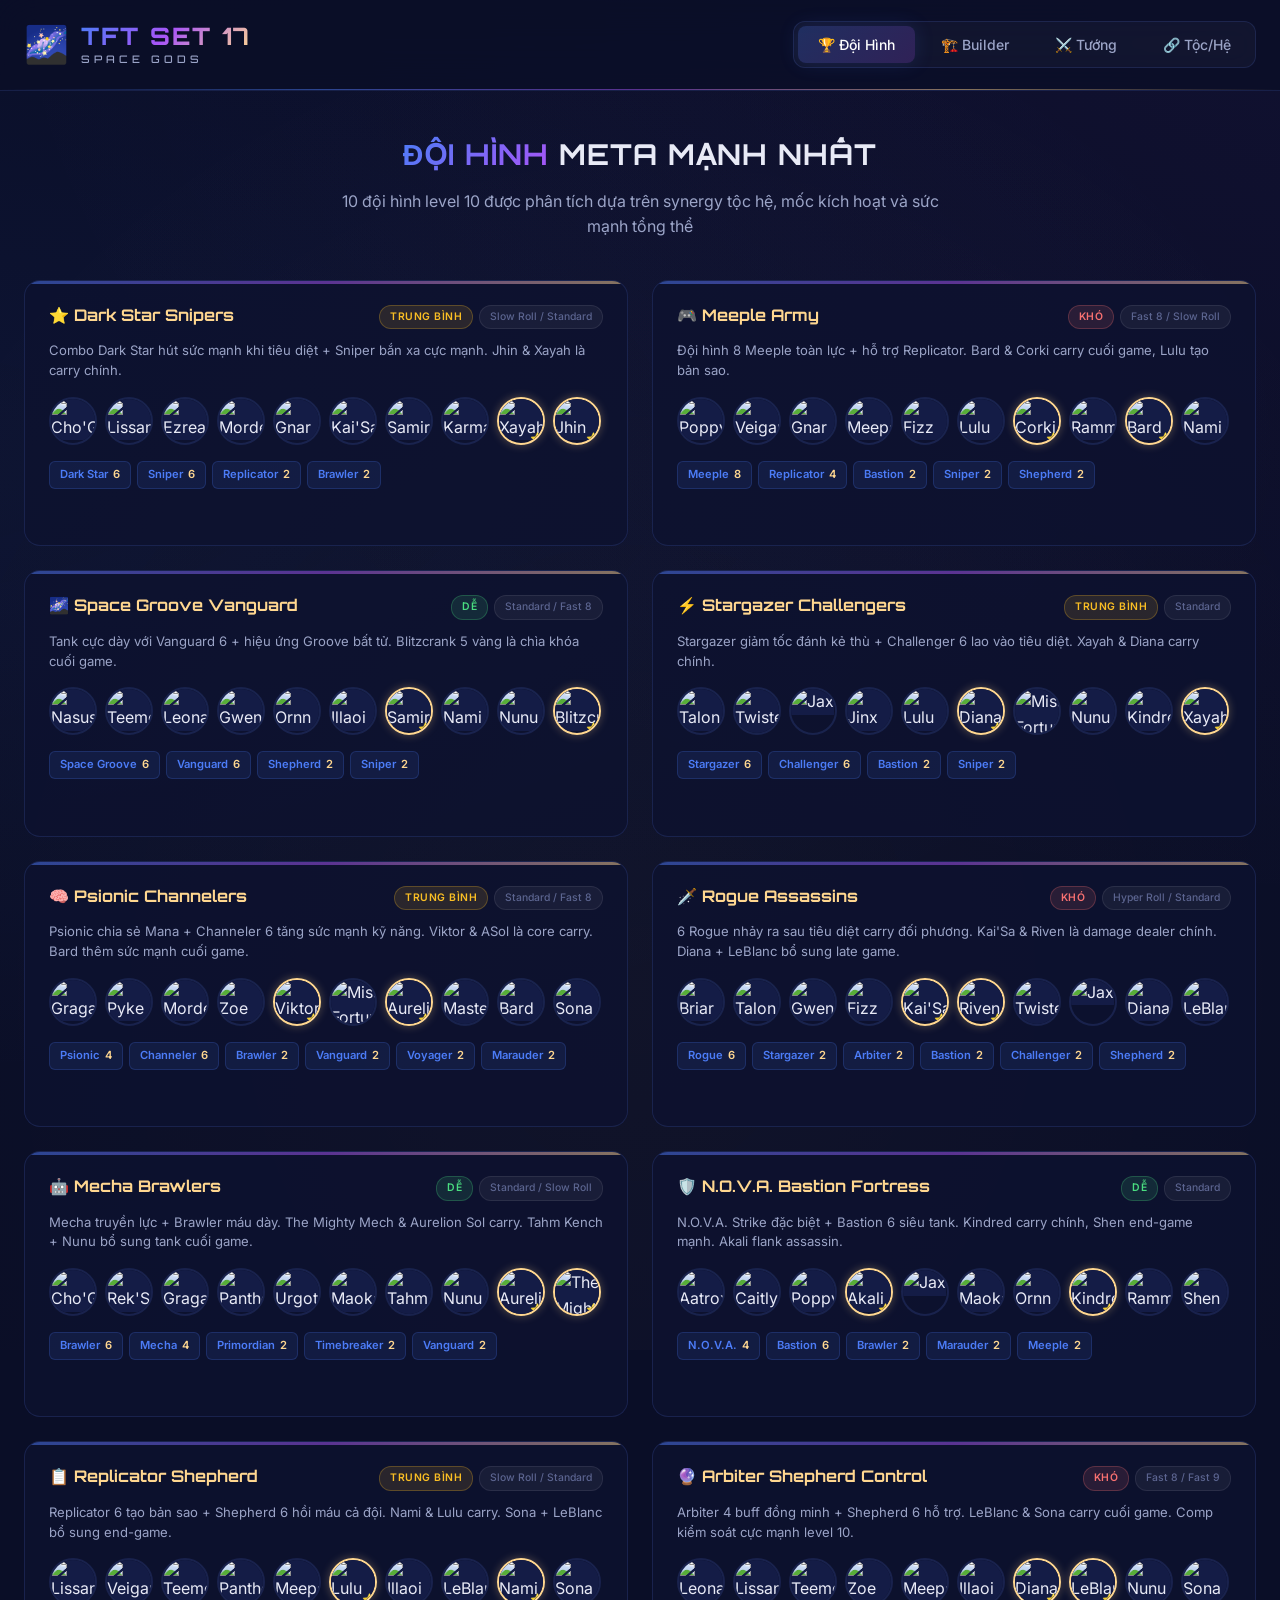
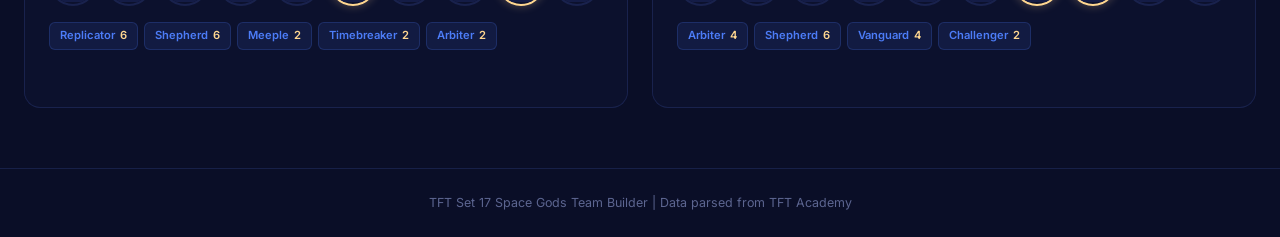
==== app/index.html @ 406e9244 "🌌 Initial commit - TFT Set 17 Space Gods Team Builder" ====
<!DOCTYPE html>
<html lang="vi">
<head>
  <meta charset="UTF-8">
  <meta name="viewport" content="width=device-width, initial-scale=1.0">
  <title>TFT Set 17 - Space Gods | Team Builder</title>
  <meta name="description" content="Công cụ xây dựng đội hình TFT Set 17 Space Gods - Phân tích tướng, tộc hệ và đội hình mạnh nhất">
  <link rel="preconnect" href="https://fonts.googleapis.com">
  <link href="https://fonts.googleapis.com/css2?family=Inter:wght@300;400;500;600;700;800;900&family=Orbitron:wght@400;500;600;700;800;900&display=swap" rel="stylesheet">
  <link rel="stylesheet" href="style.css">
</head>
<body>
  <!-- Stars background -->
  <div class="stars-bg" id="starsBg"></div>
  
  <!-- Header -->
  <header class="header">
    <div class="header-glow"></div>
    <div class="container">
      <div class="header-content">
        <div class="logo">
          <span class="logo-icon">🌌</span>
          <div>
            <h1 class="logo-text">TFT SET 17</h1>
            <p class="logo-sub">SPACE GODS</p>
          </div>
        </div>
        <nav class="nav">
          <button class="nav-btn active" data-tab="comps" id="navComps">🏆 Đội Hình</button>
          <button class="nav-btn" data-tab="builder" id="navBuilder">🏗️ Builder</button>
          <button class="nav-btn" data-tab="champions" id="navChampions">⚔️ Tướng</button>
          <button class="nav-btn" data-tab="traits" id="navTraits">🔗 Tộc/Hệ</button>
        </nav>
      </div>
    </div>
  </header>

  <!-- Main Content -->
  <main class="main">
    <div class="container">
      
      <!-- Tab: Team Compositions -->
      <section class="tab-content active" id="tabComps">
        <div class="section-header">
          <h2 class="section-title">
            <span class="title-accent">ĐỘI HÌNH</span> META MẠNH NHẤT
          </h2>
          <p class="section-desc">10 đội hình level 10 được phân tích dựa trên synergy tộc hệ, mốc kích hoạt và sức mạnh tổng thể</p>
        </div>
        <div class="comps-grid" id="compsGrid"></div>
      </section>

      <!-- Tab: Builder -->
      <section class="tab-content" id="tabBuilder">
        <div class="section-header">
          <h2 class="section-title">
            <span class="title-accent">XÂY DỰNG</span> ĐỘI HÌNH
          </h2>
          <p class="section-desc">Kéo thả tướng vào sân đấu hex để xây dựng đội hình của bạn (tối đa 10 tướng)</p>
        </div>
        
        <div class="builder-layout">
          <!-- Left: Trait Tracker -->
          <div class="builder-sidebar">
            <div class="trait-tracker">
              <h3 class="tracker-title">🔗 Tộc Hệ Kích Hoạt</h3>
              <div class="tracker-list" id="traitTracker">
                <div class="tracker-empty">Đặt tướng lên sân để xem tộc hệ</div>
              </div>
            </div>
            <div class="builder-info">
              <div class="builder-count">
                <span class="count-label">Tướng trên sân</span>
                <span class="count-value" id="boardCount">0 / 10</span>
              </div>
              <button class="builder-clear-btn" id="clearBoard">🗑️ Xóa tất cả</button>
              <div class="builder-templates">
                <h4 class="templates-title">📋 Đội hình mẫu</h4>
                <select class="template-select" id="templateSelect">
                  <option value="">-- Chọn đội hình --</option>
                </select>
                <button class="template-load-btn" id="loadTemplate">📥 Áp dụng</button>
              </div>
            </div>
          </div>

          <!-- Center: Hex Board -->
          <div class="builder-board-area">
            <div class="hex-board" id="hexBoard">
              <!-- 4 rows x 7 cols hex grid generated by JS -->
            </div>
          </div>

          <!-- Bottom: Champion Pool -->
          <div class="builder-pool">
            <div class="pool-header">
              <h3 class="pool-title">⚔️ Danh Sách Tướng</h3>
              <div class="pool-filters" id="poolFilters">
                <button class="pool-filter-btn active" data-cost="all">Tất cả</button>
                <button class="pool-filter-btn cost-1" data-cost="1">💰 1</button>
                <button class="pool-filter-btn cost-2" data-cost="2">💰 2</button>
                <button class="pool-filter-btn cost-3" data-cost="3">💰 3</button>
                <button class="pool-filter-btn cost-4" data-cost="4">💰 4</button>
                <button class="pool-filter-btn cost-5" data-cost="5">💰 5</button>
              </div>
              <input type="text" class="pool-search" id="poolSearch" placeholder="🔍 Tìm tướng...">
            </div>
            <div class="pool-grid" id="poolGrid"></div>
          </div>
        </div>
      </section>

      <!-- Tab: Champions -->
      <section class="tab-content" id="tabChampions">
        <div class="section-header">
          <h2 class="section-title">
            <span class="title-accent">TƯỚNG</span> SET 17
          </h2>
          <p class="section-desc">Tổng cộng 63 tướng với đầy đủ thông tin chi phí và tộc hệ</p>
        </div>
        <div class="filter-bar" id="filterBar">
          <button class="filter-btn active" data-cost="all">Tất cả</button>
          <button class="filter-btn cost-1" data-cost="1">💰 1</button>
          <button class="filter-btn cost-2" data-cost="2">💰 2</button>
          <button class="filter-btn cost-3" data-cost="3">💰 3</button>
          <button class="filter-btn cost-4" data-cost="4">💰 4</button>
          <button class="filter-btn cost-5" data-cost="5">💰 5</button>
        </div>
        <div class="champs-grid" id="champsGrid"></div>
      </section>

      <!-- Tab: Traits -->
      <section class="tab-content" id="tabTraits">
        <div class="section-header">
          <h2 class="section-title">
            <span class="title-accent">TỘC HỆ</span> & MỐC KÍCH HOẠT
          </h2>
          <p class="section-desc">Tất cả tộc hệ với mốc breakpoint và danh sách tướng liên quan</p>
        </div>
        <div class="trait-filter-bar">
          <button class="trait-filter-btn active" data-type="all">Tất cả</button>
          <button class="trait-filter-btn" data-type="origin">🌀 Origin</button>
          <button class="trait-filter-btn" data-type="class">⚔️ Class</button>
          <button class="trait-filter-btn" data-type="unique">👑 Unique</button>
        </div>
        <div class="traits-grid" id="traitsGrid"></div>
      </section>

    </div>
  </main>

  <!-- Comp Detail Modal -->
  <div class="modal-overlay" id="modalOverlay">
    <div class="modal" id="compModal">
      <button class="modal-close" id="modalClose">✕</button>
      <div class="modal-content" id="modalContent"></div>
    </div>
  </div>

  <footer class="footer">
    <div class="container">
      <p>TFT Set 17 Space Gods Team Builder | Data parsed from TFT Academy</p>
    </div>
  </footer>

  <script src="app.js"></script>
</body>
</html>
---- app/style.css ----
/* ========================================
   TFT SET 17 - SPACE GODS | STYLE
   ======================================== */

/* === CSS Custom Properties === */
:root {
  /* Background & Surface */
  --bg-primary: #0a0e27;
  --bg-secondary: #0d1230;
  --bg-card: rgba(13, 18, 48, 0.85);
  --bg-card-hover: rgba(20, 28, 70, 0.95);
  --bg-glass: rgba(255, 255, 255, 0.03);
  --bg-modal: rgba(10, 14, 39, 0.97);

  /* Borders */
  --border-subtle: rgba(65, 90, 170, 0.25);
  --border-active: rgba(100, 140, 255, 0.5);
  --border-gold: rgba(255, 215, 144, 0.4);

  /* Text */
  --text-primary: #e8eaf6;
  --text-secondary: #9ba4c7;
  --text-muted: #5c6590;
  --text-gold: #FFD790;
  --text-white: #ffffff;

  /* Accent */
  --accent-blue: #4c7cf7;
  --accent-indigo: #6366f1;
  --accent-purple: #a855f7;
  --accent-gold: #FFD790;
  --accent-glow: rgba(76, 124, 247, 0.3);

  /* Cost Colors */
  --cost-1: #8b929e;
  --cost-2: #11B288;
  --cost-3: #207AC7;
  --cost-4: #C440DA;
  --cost-5: #FFB93B;

  --cost-1-bg: rgba(139, 146, 158, 0.15);
  --cost-2-bg: rgba(17, 178, 136, 0.15);
  --cost-3-bg: rgba(32, 122, 199, 0.15);
  --cost-4-bg: rgba(196, 64, 218, 0.15);
  --cost-5-bg: rgba(255, 185, 59, 0.15);

  --cost-1-glow: rgba(139, 146, 158, 0.3);
  --cost-2-glow: rgba(17, 178, 136, 0.3);
  --cost-3-glow: rgba(32, 122, 199, 0.3);
  --cost-4-glow: rgba(196, 64, 218, 0.3);
  --cost-5-glow: rgba(255, 185, 59, 0.3);

  /* Difficulty */
  --diff-easy: #4ade80;
  --diff-medium: #fbbf24;
  --diff-hard: #f87171;

  /* Spacing */
  --radius-sm: 8px;
  --radius-md: 12px;
  --radius-lg: 16px;
  --radius-xl: 20px;

  /* Transitions */
  --transition-fast: 0.2s ease;
  --transition-normal: 0.3s ease;
  --transition-slow: 0.5s ease;
}

/* === Reset & Base === */
*, *::before, *::after {
  margin: 0;
  padding: 0;
  box-sizing: border-box;
}

html {
  scroll-behavior: smooth;
}

body {
  font-family: 'Inter', -apple-system, BlinkMacSystemFont, sans-serif;
  background: var(--bg-primary);
  color: var(--text-primary);
  min-height: 100vh;
  overflow-x: hidden;
  line-height: 1.6;
}

/* === Stars Background === */
.stars-bg {
  position: fixed;
  top: 0;
  left: 0;
  width: 100%;
  height: 100%;
  z-index: 0;
  pointer-events: none;
  overflow: hidden;
}

.star {
  position: absolute;
  border-radius: 50%;
  background: white;
  animation: twinkle var(--duration) ease-in-out infinite;
  opacity: 0;
}

@keyframes twinkle {
  0%, 100% { opacity: 0; transform: scale(0.5); }
  50% { opacity: var(--max-opacity); transform: scale(1); }
}

.shooting-star {
  position: absolute;
  width: 2px;
  height: 2px;
  background: linear-gradient(90deg, rgba(255,255,255,0.8), transparent);
  border-radius: 50%;
  animation: shoot 3s linear infinite;
  opacity: 0;
}

.shooting-star::before {
  content: '';
  position: absolute;
  top: 0;
  left: 0;
  width: 80px;
  height: 1px;
  background: linear-gradient(90deg, rgba(255,255,255,0.6), transparent);
  transform: translateX(-100%);
}

@keyframes shoot {
  0% { transform: translate(0, 0) rotate(-45deg); opacity: 0; }
  5% { opacity: 1; }
  70% { opacity: 1; }
  100% { transform: translate(800px, 800px) rotate(-45deg); opacity: 0; }
}

/* === Nebula glow === */
body::before {
  content: '';
  position: fixed;
  top: -50%;
  left: -50%;
  width: 200%;
  height: 200%;
  background: 
    radial-gradient(ellipse at 20% 50%, rgba(76, 124, 247, 0.06) 0%, transparent 50%),
    radial-gradient(ellipse at 80% 20%, rgba(168, 85, 247, 0.05) 0%, transparent 50%),
    radial-gradient(ellipse at 50% 80%, rgba(255, 215, 144, 0.03) 0%, transparent 50%);
  z-index: 0;
  pointer-events: none;
  animation: nebulaDrift 30s ease-in-out infinite alternate;
}

@keyframes nebulaDrift {
  0% { transform: translate(0, 0) rotate(0deg); }
  100% { transform: translate(-3%, 2%) rotate(2deg); }
}

/* === Container === */
.container {
  max-width: 1400px;
  margin: 0 auto;
  padding: 0 24px;
  position: relative;
  z-index: 1;
}

/* === Header === */
.header {
  position: sticky;
  top: 0;
  z-index: 100;
  padding: 16px 0;
  background: rgba(10, 14, 39, 0.8);
  backdrop-filter: blur(20px);
  -webkit-backdrop-filter: blur(20px);
  border-bottom: 1px solid var(--border-subtle);
}

.header-glow {
  position: absolute;
  bottom: 0;
  left: 0;
  right: 0;
  height: 1px;
  background: linear-gradient(90deg, transparent, var(--accent-blue), var(--accent-purple), var(--accent-gold), transparent);
  opacity: 0.5;
}

.header-content {
  display: flex;
  align-items: center;
  justify-content: space-between;
  gap: 24px;
}

.logo {
  display: flex;
  align-items: center;
  gap: 12px;
  cursor: default;
}

.logo-icon {
  font-size: 36px;
  animation: float 3s ease-in-out infinite;
}

@keyframes float {
  0%, 100% { transform: translateY(0); }
  50% { transform: translateY(-6px); }
}

.logo-text {
  font-family: 'Orbitron', sans-serif;
  font-size: 1.5rem;
  font-weight: 800;
  background: linear-gradient(135deg, var(--accent-blue), var(--accent-purple), var(--accent-gold));
  -webkit-background-clip: text;
  background-clip: text;
  -webkit-text-fill-color: transparent;
  letter-spacing: 2px;
  line-height: 1.2;
}

.logo-sub {
  font-family: 'Orbitron', sans-serif;
  font-size: 0.65rem;
  color: var(--text-secondary);
  letter-spacing: 4px;
  font-weight: 500;
}

/* === Navigation === */
.nav {
  display: flex;
  gap: 6px;
  background: rgba(255, 255, 255, 0.03);
  border-radius: 12px;
  padding: 4px;
  border: 1px solid var(--border-subtle);
}

.nav-btn {
  font-family: 'Inter', sans-serif;
  font-size: 0.875rem;
  font-weight: 500;
  padding: 10px 20px;
  border: none;
  border-radius: 8px;
  background: transparent;
  color: var(--text-secondary);
  cursor: pointer;
  transition: all var(--transition-normal);
  white-space: nowrap;
}

.nav-btn:hover {
  color: var(--text-primary);
  background: rgba(255, 255, 255, 0.05);
}

.nav-btn.active {
  color: var(--text-white);
  background: linear-gradient(135deg, rgba(76, 124, 247, 0.25), rgba(168, 85, 247, 0.2));
  box-shadow: 0 0 20px rgba(76, 124, 247, 0.15);
}

/* === Main Content === */
.main {
  padding: 40px 0 60px;
  position: relative;
  z-index: 1;
}

/* === Section Header === */
.section-header {
  text-align: center;
  margin-bottom: 40px;
}

.section-title {
  font-family: 'Orbitron', sans-serif;
  font-size: 1.8rem;
  font-weight: 700;
  color: var(--text-primary);
  margin-bottom: 12px;
  letter-spacing: 1px;
}

.title-accent {
  background: linear-gradient(135deg, var(--accent-blue), var(--accent-purple));
  -webkit-background-clip: text;
  background-clip: text;
  -webkit-text-fill-color: transparent;
}

.section-desc {
  font-size: 1rem;
  color: var(--text-secondary);
  max-width: 600px;
  margin: 0 auto;
}

/* === Tab Content === */
.tab-content {
  display: none;
  animation: fadeSlideIn 0.4s ease;
}

.tab-content.active {
  display: block;
}

@keyframes fadeSlideIn {
  from { opacity: 0; transform: translateY(12px); }
  to { opacity: 1; transform: translateY(0); }
}

/* === Filter Bar === */
.filter-bar, .trait-filter-bar {
  display: flex;
  justify-content: center;
  gap: 8px;
  margin-bottom: 32px;
  flex-wrap: wrap;
}

.filter-btn, .trait-filter-btn {
  font-family: 'Inter', sans-serif;
  font-size: 0.8rem;
  font-weight: 500;
  padding: 8px 18px;
  border: 1px solid var(--border-subtle);
  border-radius: 20px;
  background: var(--bg-glass);
  color: var(--text-secondary);
  cursor: pointer;
  transition: all var(--transition-normal);
}

.filter-btn:hover, .trait-filter-btn:hover {
  border-color: var(--border-active);
  color: var(--text-primary);
  background: rgba(76, 124, 247, 0.1);
}

.filter-btn.active, .trait-filter-btn.active {
  border-color: var(--accent-blue);
  color: var(--text-white);
  background: linear-gradient(135deg, rgba(76, 124, 247, 0.2), rgba(168, 85, 247, 0.15));
  box-shadow: 0 0 12px rgba(76, 124, 247, 0.15);
}

/* Cost filter colors */
.filter-btn.cost-1.active { border-color: var(--cost-1); background: var(--cost-1-bg); box-shadow: 0 0 12px var(--cost-1-glow); }
.filter-btn.cost-2.active { border-color: var(--cost-2); background: var(--cost-2-bg); box-shadow: 0 0 12px var(--cost-2-glow); }
.filter-btn.cost-3.active { border-color: var(--cost-3); background: var(--cost-3-bg); box-shadow: 0 0 12px var(--cost-3-glow); }
.filter-btn.cost-4.active { border-color: var(--cost-4); background: var(--cost-4-bg); box-shadow: 0 0 12px var(--cost-4-glow); }
.filter-btn.cost-5.active { border-color: var(--cost-5); background: var(--cost-5-bg); box-shadow: 0 0 12px var(--cost-5-glow); }

/* ========================================
   CHAMPIONS GRID
   ======================================== */
.champs-grid {
  display: grid;
  grid-template-columns: repeat(auto-fill, minmax(140px, 1fr));
  gap: 16px;
}

.champ-card {
  position: relative;
  background: var(--bg-card);
  border: 1px solid var(--border-subtle);
  border-radius: var(--radius-md);
  padding: 16px 12px 14px;
  text-align: center;
  cursor: pointer;
  transition: all var(--transition-normal);
  overflow: hidden;
}

.champ-card::before {
  content: '';
  position: absolute;
  top: 0;
  left: 0;
  right: 0;
  height: 3px;
  background: var(--card-accent);
  opacity: 0.6;
  transition: opacity var(--transition-normal);
}

.champ-card:hover {
  transform: translateY(-4px);
  border-color: var(--card-accent);
  background: var(--bg-card-hover);
  box-shadow: 0 8px 30px rgba(0, 0, 0, 0.4), 0 0 20px var(--card-glow);
}

.champ-card:hover::before {
  opacity: 1;
}

/* Cost-based accent */
.champ-card[data-cost="1"] { --card-accent: var(--cost-1); --card-glow: var(--cost-1-glow); }
.champ-card[data-cost="2"] { --card-accent: var(--cost-2); --card-glow: var(--cost-2-glow); }
.champ-card[data-cost="3"] { --card-accent: var(--cost-3); --card-glow: var(--cost-3-glow); }
.champ-card[data-cost="4"] { --card-accent: var(--cost-4); --card-glow: var(--cost-4-glow); }
.champ-card[data-cost="5"] { --card-accent: var(--cost-5); --card-glow: var(--cost-5-glow); }

.champ-img-wrap {
  position: relative;
  width: 72px;
  height: 72px;
  margin: 0 auto 10px;
  border-radius: 50%;
  overflow: hidden;
  border: 2px solid var(--card-accent, var(--border-subtle));
  transition: border-color var(--transition-normal);
}

.champ-card:hover .champ-img-wrap {
  border-color: var(--card-accent);
  box-shadow: 0 0 16px var(--card-glow);
}

.champ-img {
  width: 100%;
  height: 100%;
  object-fit: cover;
  transition: transform var(--transition-normal);
}

.champ-card:hover .champ-img {
  transform: scale(1.1);
}

.champ-cost {
  position: absolute;
  bottom: -2px;
  left: 50%;
  transform: translateX(-50%);
  background: var(--card-accent, var(--border-subtle));
  color: var(--bg-primary);
  font-size: 0.65rem;
  font-weight: 700;
  padding: 2px 10px;
  border-radius: 8px 8px 0 0;
  letter-spacing: 0.5px;
}

.champ-name {
  font-size: 0.8rem;
  font-weight: 600;
  color: var(--text-primary);
  margin-bottom: 6px;
  white-space: nowrap;
  overflow: hidden;
  text-overflow: ellipsis;
}

.champ-traits {
  display: flex;
  flex-wrap: wrap;
  gap: 4px;
  justify-content: center;
}

.champ-trait-tag {
  font-size: 0.6rem;
  padding: 2px 6px;
  border-radius: 4px;
  background: rgba(255, 255, 255, 0.06);
  color: var(--text-secondary);
  border: 1px solid rgba(255, 255, 255, 0.08);
  white-space: nowrap;
}

/* ========================================
   TRAITS GRID
   ======================================== */
.traits-grid {
  display: grid;
  grid-template-columns: repeat(auto-fill, minmax(340px, 1fr));
  gap: 20px;
}

.trait-card {
  background: var(--bg-card);
  border: 1px solid var(--border-subtle);
  border-radius: var(--radius-lg);
  padding: 24px;
  transition: all var(--transition-normal);
  overflow: hidden;
  position: relative;
}

.trait-card::before {
  content: '';
  position: absolute;
  top: 0;
  left: 0;
  right: 0;
  height: 3px;
  background: var(--trait-color, var(--accent-blue));
  opacity: 0.6;
}

.trait-card:hover {
  transform: translateY(-3px);
  border-color: var(--trait-color, var(--accent-blue));
  box-shadow: 0 8px 30px rgba(0, 0, 0, 0.3);
}

.trait-card[data-type="origin"] { --trait-color: var(--accent-blue); }
.trait-card[data-type="class"] { --trait-color: var(--accent-purple); }
.trait-card[data-type="unique"] { --trait-color: var(--accent-gold); }

.trait-header {
  display: flex;
  align-items: center;
  justify-content: space-between;
  margin-bottom: 12px;
}

.trait-name {
  font-family: 'Orbitron', sans-serif;
  font-size: 1rem;
  font-weight: 700;
  color: var(--text-primary);
}

.trait-type-badge {
  font-size: 0.65rem;
  font-weight: 600;
  padding: 3px 10px;
  border-radius: 12px;
  text-transform: uppercase;
  letter-spacing: 1px;
}

.trait-type-badge.origin {
  background: rgba(76, 124, 247, 0.15);
  color: var(--accent-blue);
  border: 1px solid rgba(76, 124, 247, 0.3);
}

.trait-type-badge.class {
  background: rgba(168, 85, 247, 0.15);
  color: var(--accent-purple);
  border: 1px solid rgba(168, 85, 247, 0.3);
}

.trait-type-badge.unique {
  background: rgba(255, 215, 144, 0.15);
  color: var(--accent-gold);
  border: 1px solid rgba(255, 215, 144, 0.3);
}

.trait-desc {
  font-size: 0.82rem;
  color: var(--text-secondary);
  line-height: 1.6;
  margin-bottom: 14px;
}

.trait-breakpoints {
  display: flex;
  gap: 6px;
  margin-bottom: 14px;
  flex-wrap: wrap;
}

.breakpoint {
  font-family: 'Orbitron', sans-serif;
  font-size: 0.7rem;
  font-weight: 600;
  padding: 4px 12px;
  border-radius: 6px;
  background: rgba(255, 255, 255, 0.05);
  color: var(--text-secondary);
  border: 1px solid rgba(255, 255, 255, 0.1);
  transition: all var(--transition-fast);
}

.breakpoint.active-bp {
  background: var(--trait-color, var(--accent-blue));
  color: var(--bg-primary);
  border-color: transparent;
  box-shadow: 0 0 12px rgba(76, 124, 247, 0.25);
}

.trait-champions {
  display: flex;
  flex-wrap: wrap;
  gap: 6px;
}

.trait-champ-tag {
  font-size: 0.72rem;
  padding: 4px 10px;
  border-radius: 6px;
  background: rgba(255, 255, 255, 0.04);
  color: var(--text-secondary);
  border: 1px solid rgba(255, 255, 255, 0.08);
  transition: all var(--transition-fast);
}

.trait-champ-tag:hover {
  background: rgba(255, 255, 255, 0.08);
  color: var(--text-primary);
  border-color: rgba(255, 255, 255, 0.15);
}

/* ========================================
   TEAM COMPS GRID
   ======================================== */
.comps-grid {
  display: grid;
  grid-template-columns: repeat(auto-fill, minmax(420px, 1fr));
  gap: 24px;
}

.comp-card {
  background: var(--bg-card);
  border: 1px solid var(--border-subtle);
  border-radius: var(--radius-lg);
  padding: 24px;
  cursor: pointer;
  transition: all var(--transition-normal);
  position: relative;
  overflow: hidden;
}

.comp-card::before {
  content: '';
  position: absolute;
  top: 0;
  left: 0;
  right: 0;
  height: 3px;
  background: linear-gradient(90deg, var(--accent-blue), var(--accent-purple), var(--accent-gold));
  opacity: 0.5;
  transition: opacity var(--transition-normal);
}

.comp-card:hover {
  transform: translateY(-4px);
  border-color: var(--border-active);
  box-shadow: 0 12px 40px rgba(0, 0, 0, 0.35), 0 0 30px var(--accent-glow);
}

.comp-card:hover::before {
  opacity: 1;
}

.comp-header {
  display: flex;
  align-items: flex-start;
  justify-content: space-between;
  margin-bottom: 12px;
  gap: 12px;
}

.comp-name {
  font-family: 'Orbitron', sans-serif;
  font-size: 1rem;
  font-weight: 700;
  color: var(--text-gold);
  line-height: 1.3;
}

.comp-badges {
  display: flex;
  gap: 6px;
  flex-shrink: 0;
}

.comp-diff {
  font-size: 0.65rem;
  font-weight: 600;
  padding: 3px 10px;
  border-radius: 12px;
  text-transform: uppercase;
  letter-spacing: 0.5px;
  white-space: nowrap;
}

.comp-diff.easy {
  background: rgba(74, 222, 128, 0.12);
  color: var(--diff-easy);
  border: 1px solid rgba(74, 222, 128, 0.25);
}

.comp-diff.medium {
  background: rgba(251, 191, 36, 0.12);
  color: var(--diff-medium);
  border: 1px solid rgba(251, 191, 36, 0.25);
}

.comp-diff.hard {
  background: rgba(248, 113, 113, 0.12);
  color: var(--diff-hard);
  border: 1px solid rgba(248, 113, 113, 0.25);
}

.comp-playstyle {
  font-size: 0.65rem;
  font-weight: 500;
  padding: 3px 10px;
  border-radius: 12px;
  background: rgba(255, 255, 255, 0.05);
  color: var(--text-muted);
  border: 1px solid rgba(255, 255, 255, 0.08);
  white-space: nowrap;
}

.comp-desc {
  font-size: 0.82rem;
  color: var(--text-secondary);
  margin-bottom: 16px;
  line-height: 1.5;
}

.comp-champs {
  display: flex;
  gap: 8px;
  margin-bottom: 16px;
  flex-wrap: wrap;
}

.comp-champ {
  position: relative;
  width: 48px;
  height: 48px;
  border-radius: 50%;
  overflow: hidden;
  border: 2px solid var(--border-subtle);
  transition: all var(--transition-fast);
  flex-shrink: 0;
}

.comp-champ.is-carry {
  border-color: var(--accent-gold);
  box-shadow: 0 0 10px rgba(255, 215, 144, 0.3);
}

.comp-champ.is-carry::after {
  content: '⭐';
  position: absolute;
  bottom: -2px;
  right: -2px;
  font-size: 12px;
  line-height: 1;
}

.comp-champ img {
  width: 100%;
  height: 100%;
  object-fit: cover;
}

.comp-traits {
  display: flex;
  flex-wrap: wrap;
  gap: 6px;
}

.comp-trait-tag {
  font-size: 0.7rem;
  font-weight: 600;
  padding: 4px 10px;
  border-radius: 6px;
  background: rgba(76, 124, 247, 0.1);
  color: var(--accent-blue);
  border: 1px solid rgba(76, 124, 247, 0.2);
}

.comp-trait-count {
  color: var(--accent-gold);
  margin-left: 2px;
}

.comp-click-hint {
  text-align: center;
  margin-top: 14px;
  font-size: 0.72rem;
  color: var(--text-muted);
  opacity: 0;
  transition: opacity var(--transition-normal);
}

.comp-card:hover .comp-click-hint {
  opacity: 1;
}

/* ========================================
   MODAL
   ======================================== */
.modal-overlay {
  position: fixed;
  inset: 0;
  z-index: 1000;
  background: rgba(0, 0, 0, 0.7);
  backdrop-filter: blur(6px);
  -webkit-backdrop-filter: blur(6px);
  display: flex;
  align-items: center;
  justify-content: center;
  padding: 24px;
  opacity: 0;
  visibility: hidden;
  transition: all var(--transition-normal);
}

.modal-overlay.active {
  opacity: 1;
  visibility: visible;
}

.modal {
  background: var(--bg-secondary);
  border: 1px solid var(--border-subtle);
  border-radius: var(--radius-xl);
  max-width: 700px;
  width: 100%;
  max-height: 85vh;
  overflow-y: auto;
  position: relative;
  transform: translateY(20px) scale(0.95);
  transition: transform var(--transition-normal);
  box-shadow: 0 25px 80px rgba(0, 0, 0, 0.5);
}

.modal-overlay.active .modal {
  transform: translateY(0) scale(1);
}

.modal::-webkit-scrollbar {
  width: 6px;
}

.modal::-webkit-scrollbar-track {
  background: transparent;
}

.modal::-webkit-scrollbar-thumb {
  background: rgba(255, 255, 255, 0.1);
  border-radius: 3px;
}

.modal-close {
  position: sticky;
  top: 16px;
  float: right;
  margin: 16px;
  width: 36px;
  height: 36px;
  border-radius: 50%;
  border: 1px solid var(--border-subtle);
  background: rgba(255, 255, 255, 0.05);
  color: var(--text-secondary);
  font-size: 1rem;
  cursor: pointer;
  transition: all var(--transition-fast);
  z-index: 10;
  display: flex;
  align-items: center;
  justify-content: center;
}

.modal-close:hover {
  background: rgba(248, 113, 113, 0.2);
  border-color: rgba(248, 113, 113, 0.4);
  color: #f87171;
}

.modal-content {
  padding: 32px;
}

.modal-comp-name {
  font-family: 'Orbitron', sans-serif;
  font-size: 1.4rem;
  font-weight: 800;
  color: var(--text-gold);
  margin-bottom: 8px;
}

.modal-comp-meta {
  display: flex;
  gap: 10px;
  margin-bottom: 20px;
  flex-wrap: wrap;
}

.modal-desc {
  font-size: 0.9rem;
  color: var(--text-secondary);
  line-height: 1.6;
  margin-bottom: 24px;
  padding-bottom: 20px;
  border-bottom: 1px solid var(--border-subtle);
}

.modal-section-title {
  font-family: 'Orbitron', sans-serif;
  font-size: 0.85rem;
  font-weight: 700;
  color: var(--accent-blue);
  text-transform: uppercase;
  letter-spacing: 2px;
  margin-bottom: 14px;
}

.modal-champs-grid {
  display: grid;
  grid-template-columns: repeat(4, 1fr);
  gap: 12px;
  margin-bottom: 28px;
}

.modal-champ {
  text-align: center;
  padding: 12px 8px;
  background: rgba(255, 255, 255, 0.03);
  border-radius: var(--radius-sm);
  border: 1px solid rgba(255, 255, 255, 0.06);
  transition: all var(--transition-fast);
}

.modal-champ.is-carry {
  border-color: rgba(255, 215, 144, 0.3);
  background: rgba(255, 215, 144, 0.06);
}

.modal-champ-img {
  width: 56px;
  height: 56px;
  border-radius: 50%;
  object-fit: cover;
  margin-bottom: 6px;
  border: 2px solid var(--border-subtle);
}

.modal-champ.is-carry .modal-champ-img {
  border-color: var(--accent-gold);
  box-shadow: 0 0 12px rgba(255, 215, 144, 0.3);
}

.modal-champ-name {
  font-size: 0.72rem;
  font-weight: 600;
  color: var(--text-primary);
  margin-bottom: 2px;
}

.modal-champ-cost {
  font-size: 0.65rem;
  color: var(--text-muted);
}

.modal-carry-label {
  font-size: 0.6rem;
  color: var(--accent-gold);
  font-weight: 700;
  text-transform: uppercase;
  letter-spacing: 1px;
  margin-top: 2px;
}

.modal-traits-grid {
  display: flex;
  flex-wrap: wrap;
  gap: 8px;
  margin-bottom: 28px;
}

.modal-trait-tag {
  display: flex;
  align-items: center;
  gap: 6px;
  font-size: 0.78rem;
  font-weight: 600;
  padding: 6px 14px;
  border-radius: 8px;
  background: rgba(76, 124, 247, 0.1);
  color: var(--text-primary);
  border: 1px solid rgba(76, 124, 247, 0.2);
}

.modal-trait-count {
  font-family: 'Orbitron', sans-serif;
  color: var(--accent-gold);
  font-size: 0.8rem;
}

.modal-items-section {
  margin-bottom: 28px;
}

.modal-item-row {
  display: flex;
  align-items: center;
  gap: 12px;
  padding: 10px 14px;
  margin-bottom: 8px;
  background: rgba(255, 255, 255, 0.03);
  border-radius: var(--radius-sm);
  border: 1px solid rgba(255, 255, 255, 0.06);
}

.modal-item-champ {
  font-weight: 600;
  color: var(--accent-gold);
  font-size: 0.82rem;
  min-width: 100px;
}

.modal-item-list {
  display: flex;
  flex-wrap: wrap;
  gap: 6px;
}

.modal-item {
  font-size: 0.72rem;
  padding: 3px 8px;
  border-radius: 4px;
  background: rgba(168, 85, 247, 0.1);
  color: var(--accent-purple);
  border: 1px solid rgba(168, 85, 247, 0.2);
}

.modal-positioning {
  font-size: 0.85rem;
  color: var(--text-secondary);
  line-height: 1.7;
  padding: 16px;
  background: rgba(255, 255, 255, 0.03);
  border-radius: var(--radius-sm);
  border: 1px solid rgba(255, 255, 255, 0.06);
  margin-bottom: 10px;
}

/* ========================================
   FOOTER
   ======================================== */
.footer {
  text-align: center;
  padding: 24px 0;
  color: var(--text-muted);
  font-size: 0.78rem;
  border-top: 1px solid var(--border-subtle);
  position: relative;
  z-index: 1;
}

/* ========================================
   SCROLLBAR
   ======================================== */
::-webkit-scrollbar {
  width: 8px;
}

::-webkit-scrollbar-track {
  background: var(--bg-primary);
}

::-webkit-scrollbar-thumb {
  background: rgba(76, 124, 247, 0.2);
  border-radius: 4px;
}

::-webkit-scrollbar-thumb:hover {
  background: rgba(76, 124, 247, 0.35);
}

/* ========================================
   LOADING SKELETON
   ======================================== */
.skeleton {
  background: linear-gradient(90deg, rgba(255,255,255,0.03), rgba(255,255,255,0.08), rgba(255,255,255,0.03));
  background-size: 200% 100%;
  animation: shimmer 2s infinite;
  border-radius: var(--radius-sm);
}

@keyframes shimmer {
  0% { background-position: 200% 0; }
  100% { background-position: -200% 0; }
}

/* ========================================
   RESPONSIVE
   ======================================== */
@media (max-width: 768px) {
  .header-content {
    flex-direction: column;
    gap: 12px;
  }

  .nav {
    width: 100%;
    justify-content: center;
  }

  .nav-btn {
    padding: 8px 14px;
    font-size: 0.8rem;
  }

  .section-title {
    font-size: 1.3rem;
  }

  .champs-grid {
    grid-template-columns: repeat(auto-fill, minmax(110px, 1fr));
    gap: 10px;
  }

  .traits-grid {
    grid-template-columns: 1fr;
  }

  .comps-grid {
    grid-template-columns: 1fr;
  }

  .modal-champs-grid {
    grid-template-columns: repeat(2, 1fr);
  }

  .modal-content {
    padding: 20px;
  }

  .logo-text {
    font-size: 1.2rem;
  }
}

@media (max-width: 480px) {
  .champs-grid {
    grid-template-columns: repeat(3, 1fr);
    gap: 8px;
  }

  .champ-img-wrap {
    width: 56px;
    height: 56px;
  }

  .comp-champ {
    width: 40px;
    height: 40px;
  }

  .filter-btn, .trait-filter-btn {
    padding: 6px 12px;
    font-size: 0.72rem;
  }
}

/* === Utility animation === */
.fade-in {
  animation: fadeIn 0.5s ease forwards;
}

@keyframes fadeIn {
  from { opacity: 0; transform: translateY(8px); }
  to { opacity: 1; transform: translateY(0); }
}

.stagger-in {
  opacity: 0;
  animation: fadeIn 0.4s ease forwards;
}

/* ========================================
   TEAM BUILDER
   ======================================== */

.builder-layout {
  display: grid;
  grid-template-columns: 280px 1fr;
  grid-template-rows: auto auto;
  gap: 24px;
}

.builder-sidebar {
  grid-row: 1 / 3;
  display: flex;
  flex-direction: column;
  gap: 16px;
}

.builder-board-area {
  display: flex;
  justify-content: center;
  align-items: center;
  min-height: 360px;
}

.builder-pool {
  grid-column: 1 / -1;
}

/* Trait Tracker */
.trait-tracker {
  background: var(--bg-card);
  border: 1px solid var(--border-subtle);
  border-radius: var(--radius-lg);
  padding: 18px;
  max-height: 400px;
  overflow-y: auto;
}

.tracker-title {
  font-family: 'Orbitron', sans-serif;
  font-size: 0.8rem;
  font-weight: 700;
  color: var(--accent-blue);
  letter-spacing: 1px;
  margin-bottom: 14px;
  text-transform: uppercase;
}

.tracker-list {
  display: flex;
  flex-direction: column;
  gap: 6px;
}

.tracker-empty {
  font-size: 0.8rem;
  color: var(--text-muted);
  text-align: center;
  padding: 20px 10px;
}

.tracker-item {
  display: flex;
  align-items: center;
  justify-content: space-between;
  padding: 8px 12px;
  border-radius: 8px;
  background: rgba(255, 255, 255, 0.03);
  border: 1px solid rgba(255, 255, 255, 0.06);
  transition: all var(--transition-fast);
}

.tracker-item.active-trait {
  border-color: rgba(76, 124, 247, 0.35);
  background: rgba(76, 124, 247, 0.08);
}

.tracker-item.gold-trait {
  border-color: rgba(255, 215, 144, 0.4);
  background: rgba(255, 215, 144, 0.08);
}

.tracker-trait-name {
  font-size: 0.78rem;
  font-weight: 600;
  color: var(--text-primary);
}

.tracker-trait-count {
  font-family: 'Orbitron', sans-serif;
  font-size: 0.7rem;
  font-weight: 700;
  padding: 2px 8px;
  border-radius: 4px;
  background: rgba(255, 255, 255, 0.08);
  color: var(--text-secondary);
}

.tracker-item.active-trait .tracker-trait-count {
  background: var(--accent-blue);
  color: var(--bg-primary);
}

.tracker-item.gold-trait .tracker-trait-count {
  background: var(--accent-gold);
  color: var(--bg-primary);
}

.tracker-breakpoints-mini {
  display: flex;
  gap: 3px;
  margin-left: 6px;
}

.bp-dot {
  width: 6px;
  height: 6px;
  border-radius: 50%;
  background: rgba(255, 255, 255, 0.15);
  transition: all var(--transition-fast);
}

.bp-dot.reached {
  background: var(--accent-blue);
  box-shadow: 0 0 4px var(--accent-blue);
}

.bp-dot.gold-reached {
  background: var(--accent-gold);
  box-shadow: 0 0 4px var(--accent-gold);
}

/* Builder Info */
.builder-info {
  background: var(--bg-card);
  border: 1px solid var(--border-subtle);
  border-radius: var(--radius-lg);
  padding: 18px;
  display: flex;
  flex-direction: column;
  gap: 12px;
}

.builder-count {
  display: flex;
  justify-content: space-between;
  align-items: center;
}

.count-label {
  font-size: 0.8rem;
  color: var(--text-secondary);
}

.count-value {
  font-family: 'Orbitron', sans-serif;
  font-size: 0.9rem;
  font-weight: 700;
  color: var(--accent-gold);
}

.builder-clear-btn {
  font-family: 'Inter', sans-serif;
  font-size: 0.8rem;
  font-weight: 600;
  padding: 10px;
  border: 1px solid rgba(248, 113, 113, 0.3);
  border-radius: 8px;
  background: rgba(248, 113, 113, 0.1);
  color: #f87171;
  cursor: pointer;
  transition: all var(--transition-fast);
}

.builder-clear-btn:hover {
  background: rgba(248, 113, 113, 0.2);
  border-color: rgba(248, 113, 113, 0.5);
}

.builder-templates {
  display: flex;
  flex-direction: column;
  gap: 8px;
}

.templates-title {
  font-size: 0.75rem;
  font-weight: 600;
  color: var(--text-secondary);
}

.template-select {
  font-family: 'Inter', sans-serif;
  font-size: 0.78rem;
  padding: 8px 10px;
  border: 1px solid var(--border-subtle);
  border-radius: 8px;
  background: rgba(255, 255, 255, 0.04);
  color: var(--text-primary);
  cursor: pointer;
  outline: none;
  width: 100%;
}

.template-select:focus {
  border-color: var(--accent-blue);
}

.template-select option {
  background: var(--bg-primary);
  color: var(--text-primary);
}

.template-load-btn {
  font-family: 'Inter', sans-serif;
  font-size: 0.78rem;
  font-weight: 600;
  padding: 8px 12px;
  border: 1px solid rgba(76, 124, 247, 0.3);
  border-radius: 8px;
  background: rgba(76, 124, 247, 0.12);
  color: var(--accent-blue);
  cursor: pointer;
  transition: all var(--transition-fast);
}

.template-load-btn:hover {
  background: rgba(76, 124, 247, 0.25);
  border-color: rgba(76, 124, 247, 0.5);
}

/* ========================================
   HEX BOARD
   ======================================== */
.hex-board {
  display: flex;
  flex-direction: column;
  align-items: center;
  gap: 4px;
  padding: 30px 20px;
  background: rgba(13, 18, 48, 0.6);
  border: 1px solid var(--border-subtle);
  border-radius: var(--radius-xl);
  position: relative;
}

.hex-board::before {
  content: 'SÂN ĐẤU TFT';
  position: absolute;
  top: 8px;
  left: 50%;
  transform: translateX(-50%);
  font-family: 'Orbitron', sans-serif;
  font-size: 0.6rem;
  color: var(--text-muted);
  letter-spacing: 3px;
  text-transform: uppercase;
}

.hex-row {
  display: flex;
  gap: 6px;
}

.hex-row.offset {
  margin-left: 42px;
}

.hex-cell {
  width: 78px;
  height: 86px;
  position: relative;
  cursor: pointer;
  transition: all var(--transition-fast);
  display: flex;
  align-items: center;
  justify-content: center;
}

.hex-cell-bg {
  position: absolute;
  inset: 0;
  clip-path: polygon(50% 0%, 100% 25%, 100% 75%, 50% 100%, 0% 75%, 0% 25%);
  background: rgba(20, 28, 65, 0.6);
  border: none;
  transition: all var(--transition-fast);
}

.hex-cell-border {
  position: absolute;
  inset: -1px;
  clip-path: polygon(50% 0%, 100% 25%, 100% 75%, 50% 100%, 0% 75%, 0% 25%);
  background: rgba(65, 90, 170, 0.3);
  z-index: -1;
}

.hex-cell:hover .hex-cell-bg {
  background: rgba(76, 124, 247, 0.15);
}

.hex-cell.drag-over .hex-cell-bg {
  background: rgba(76, 124, 247, 0.25);
  box-shadow: 0 0 20px rgba(76, 124, 247, 0.3);
}

.hex-cell.drag-over .hex-cell-border {
  background: var(--accent-blue);
}

.hex-cell.occupied .hex-cell-bg {
  background: rgba(30, 42, 90, 0.8);
}

.hex-cell-content {
  position: relative;
  z-index: 2;
  display: flex;
  flex-direction: column;
  align-items: center;
  justify-content: center;
  pointer-events: none;
}

.hex-champ-img {
  width: 46px;
  height: 46px;
  border-radius: 50%;
  object-fit: cover;
  border: 2px solid var(--border-subtle);
  pointer-events: none;
  transition: all var(--transition-fast);
}

.hex-cell.occupied .hex-champ-img {
  border-color: var(--card-accent, var(--accent-blue));
  box-shadow: 0 0 10px var(--card-glow, rgba(76, 124, 247, 0.3));
}

.hex-champ-name {
  font-size: 0.55rem;
  font-weight: 600;
  color: var(--text-primary);
  margin-top: 2px;
  text-align: center;
  white-space: nowrap;
  overflow: hidden;
  text-overflow: ellipsis;
  max-width: 70px;
  pointer-events: none;
}

.hex-cell-empty {
  font-size: 0.6rem;
  color: var(--text-muted);
  opacity: 0.5;
  pointer-events: none;
}

.hex-cell .remove-champ {
  position: absolute;
  top: 2px;
  right: 8px;
  width: 18px;
  height: 18px;
  border-radius: 50%;
  background: rgba(248, 113, 113, 0.8);
  border: none;
  color: white;
  font-size: 10px;
  cursor: pointer;
  display: none;
  align-items: center;
  justify-content: center;
  z-index: 5;
  pointer-events: auto;
  line-height: 1;
}

.hex-cell.occupied:hover .remove-champ {
  display: flex;
}

/* Row labels */
.hex-row-label {
  position: absolute;
  left: -30px;
  font-family: 'Orbitron', sans-serif;
  font-size: 0.55rem;
  color: var(--text-muted);
  opacity: 0.5;
}

/* ========================================
   CHAMPION POOL (Builder)
   ======================================== */
.pool-header {
  display: flex;
  align-items: center;
  gap: 16px;
  margin-bottom: 16px;
  flex-wrap: wrap;
}

.pool-title {
  font-family: 'Orbitron', sans-serif;
  font-size: 0.85rem;
  font-weight: 700;
  color: var(--text-primary);
  letter-spacing: 1px;
  white-space: nowrap;
}

.pool-filters {
  display: flex;
  gap: 6px;
  flex-wrap: wrap;
}

.pool-filter-btn {
  font-family: 'Inter', sans-serif;
  font-size: 0.7rem;
  font-weight: 500;
  padding: 5px 12px;
  border: 1px solid var(--border-subtle);
  border-radius: 14px;
  background: var(--bg-glass);
  color: var(--text-secondary);
  cursor: pointer;
  transition: all var(--transition-fast);
}

.pool-filter-btn:hover {
  border-color: var(--border-active);
  color: var(--text-primary);
}

.pool-filter-btn.active {
  border-color: var(--accent-blue);
  color: var(--text-white);
  background: rgba(76, 124, 247, 0.15);
}

.pool-filter-btn.cost-1.active { border-color: var(--cost-1); background: var(--cost-1-bg); }
.pool-filter-btn.cost-2.active { border-color: var(--cost-2); background: var(--cost-2-bg); }
.pool-filter-btn.cost-3.active { border-color: var(--cost-3); background: var(--cost-3-bg); }
.pool-filter-btn.cost-4.active { border-color: var(--cost-4); background: var(--cost-4-bg); }
.pool-filter-btn.cost-5.active { border-color: var(--cost-5); background: var(--cost-5-bg); }

.pool-search {
  font-family: 'Inter', sans-serif;
  font-size: 0.8rem;
  padding: 7px 14px;
  border: 1px solid var(--border-subtle);
  border-radius: 8px;
  background: rgba(255, 255, 255, 0.04);
  color: var(--text-primary);
  outline: none;
  min-width: 180px;
  transition: border-color var(--transition-fast);
}

.pool-search:focus {
  border-color: var(--accent-blue);
}

.pool-search::placeholder {
  color: var(--text-muted);
}

.pool-grid {
  display: flex;
  flex-wrap: wrap;
  gap: 8px;
}

.pool-champ {
  width: 70px;
  padding: 8px 4px 6px;
  background: var(--bg-card);
  border: 1px solid var(--border-subtle);
  border-radius: var(--radius-sm);
  text-align: center;
  cursor: grab;
  transition: all var(--transition-fast);
  user-select: none;
  position: relative;
}

.pool-champ:active {
  cursor: grabbing;
}

.pool-champ:hover {
  border-color: var(--card-accent, var(--accent-blue));
  transform: translateY(-2px);
  box-shadow: 0 4px 16px rgba(0, 0, 0, 0.3);
}

.pool-champ.on-board {
  opacity: 0.35;
  pointer-events: none;
}

.pool-champ[data-cost="1"] { --card-accent: var(--cost-1); --card-glow: var(--cost-1-glow); border-top: 2px solid var(--cost-1); }
.pool-champ[data-cost="2"] { --card-accent: var(--cost-2); --card-glow: var(--cost-2-glow); border-top: 2px solid var(--cost-2); }
.pool-champ[data-cost="3"] { --card-accent: var(--cost-3); --card-glow: var(--cost-3-glow); border-top: 2px solid var(--cost-3); }
.pool-champ[data-cost="4"] { --card-accent: var(--cost-4); --card-glow: var(--cost-4-glow); border-top: 2px solid var(--cost-4); }
.pool-champ[data-cost="5"] { --card-accent: var(--cost-5); --card-glow: var(--cost-5-glow); border-top: 2px solid var(--cost-5); }

.pool-champ-img {
  width: 42px;
  height: 42px;
  border-radius: 50%;
  object-fit: cover;
  margin-bottom: 4px;
  border: 1.5px solid var(--card-accent, var(--border-subtle));
  pointer-events: none;
}

.pool-champ-name {
  font-size: 0.55rem;
  font-weight: 600;
  color: var(--text-primary);
  white-space: nowrap;
  overflow: hidden;
  text-overflow: ellipsis;
  pointer-events: none;
}

/* Drag ghost styling */
.drag-ghost {
  position: fixed;
  pointer-events: none;
  z-index: 9999;
  opacity: 0.85;
  transform: scale(1.1);
}

.drag-ghost img {
  width: 52px;
  height: 52px;
  border-radius: 50%;
  border: 2px solid var(--accent-gold);
  box-shadow: 0 0 20px rgba(255, 215, 144, 0.4);
}

/* ========================================
   BUILDER RESPONSIVE
   ======================================== */
@media (max-width: 1100px) {
  .builder-layout {
    grid-template-columns: 1fr;
  }
  
  .builder-sidebar {
    grid-row: auto;
    flex-direction: row;
    overflow-x: auto;
  }
  
  .trait-tracker {
    min-width: 260px;
    max-height: 250px;
  }
  
  .builder-info {
    min-width: 240px;
  }
}

@media (max-width: 768px) {
  .hex-cell {
    width: 58px;
    height: 64px;
  }
  
  .hex-row.offset {
    margin-left: 32px;
  }
  
  .hex-champ-img {
    width: 34px;
    height: 34px;
  }
  
  .hex-champ-name {
    font-size: 0.45rem;
  }
  
  .pool-champ {
    width: 58px;
  }
  
  .pool-champ-img {
    width: 34px;
    height: 34px;
  }
  
  .builder-sidebar {
    flex-direction: column;
  }
}
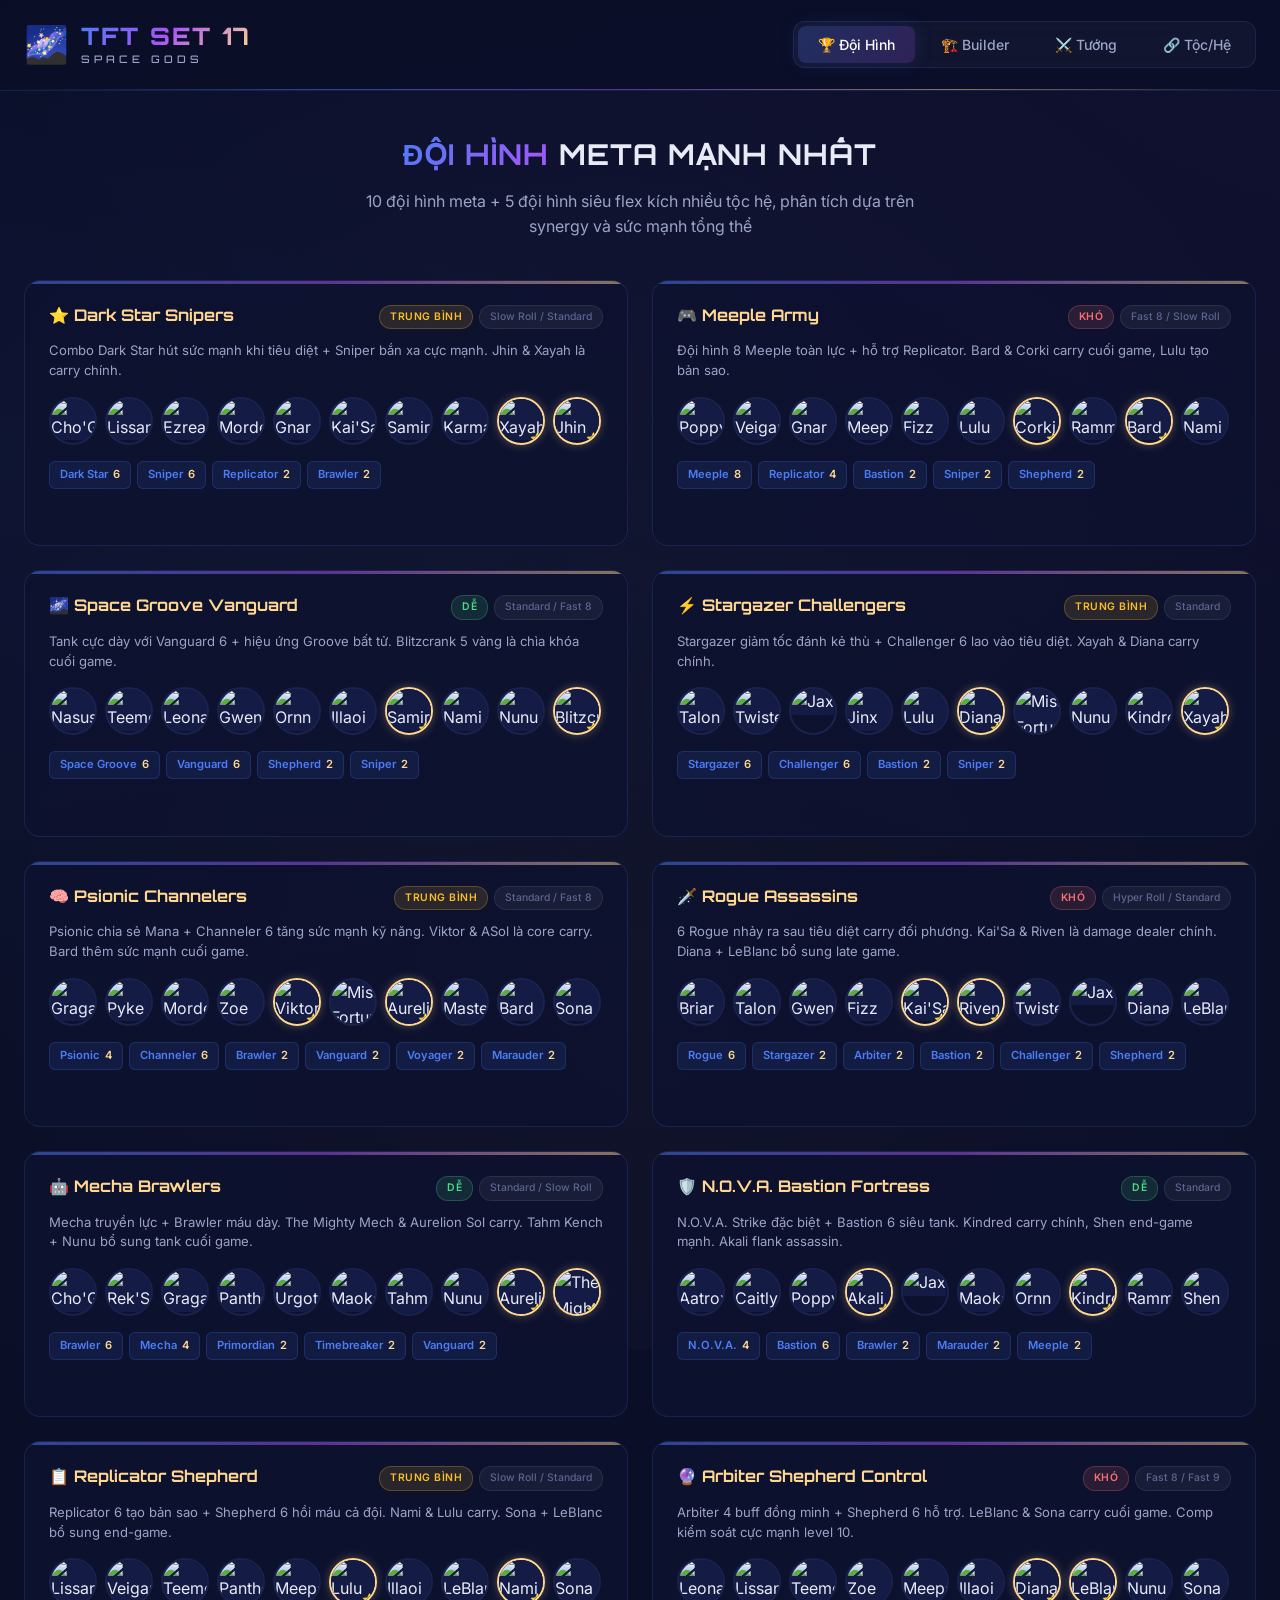
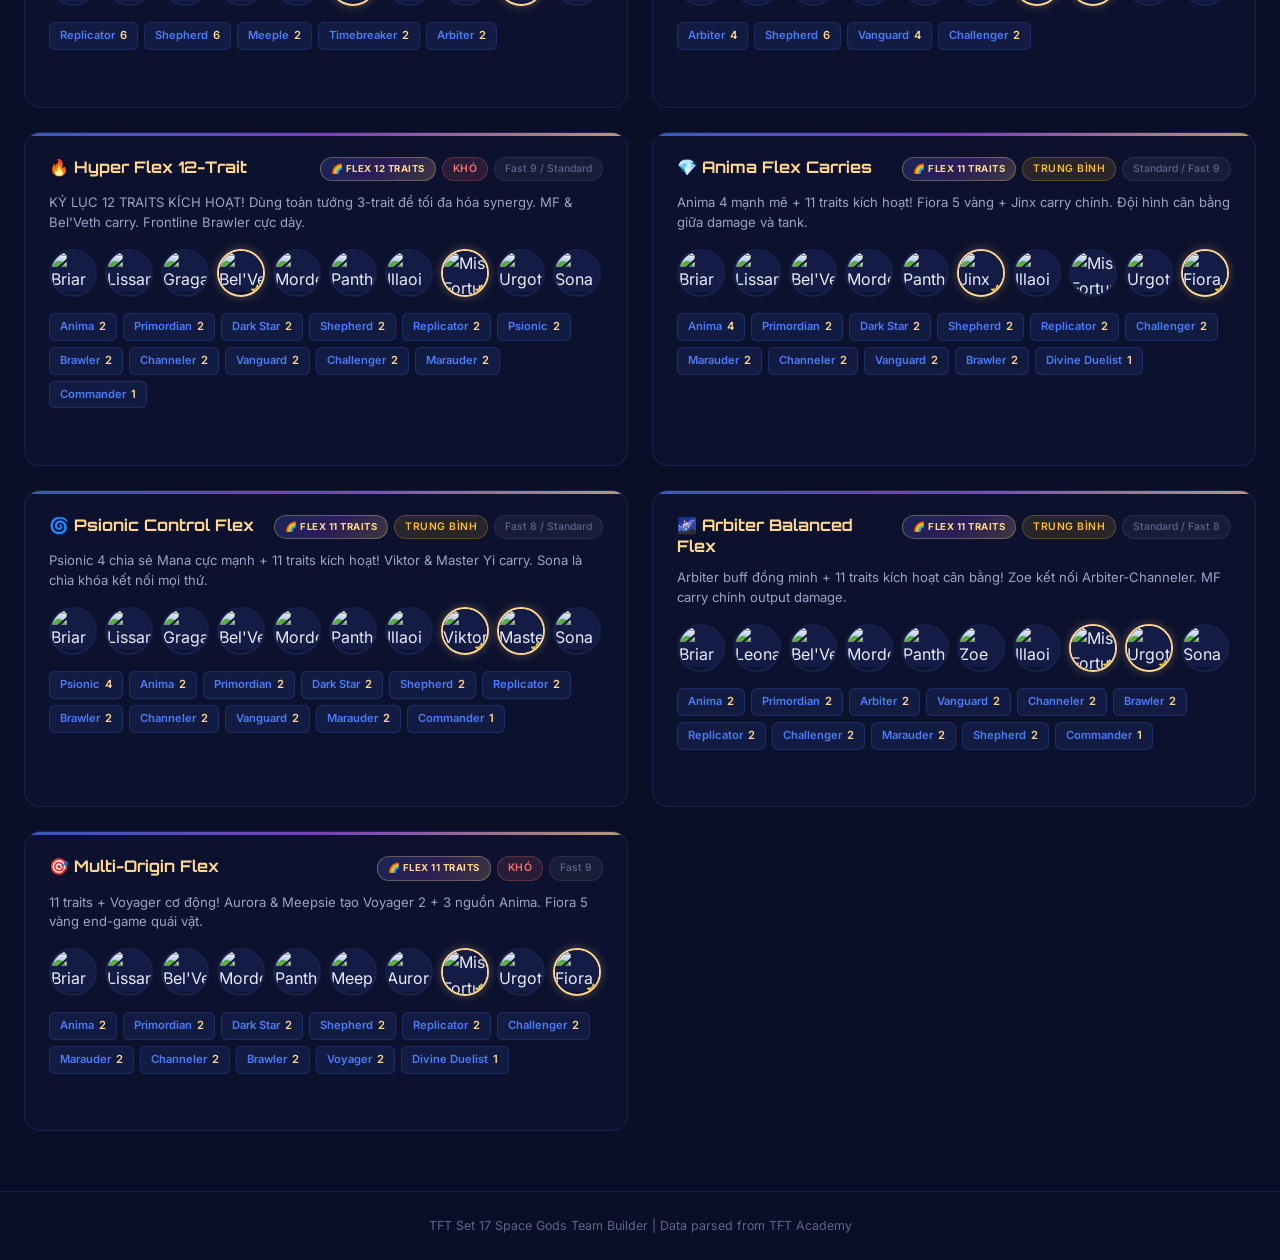
==== commit 9b795376: "Update giao diện tướng, sử dụng ảnh mặc định" ====
--- a/app/index.html
+++ b/app/index.html
@@ -45,7 +45,7 @@
           <h2 class="section-title">
             <span class="title-accent">ĐỘI HÌNH</span> META MẠNH NHẤT
           </h2>
-          <p class="section-desc">10 đội hình level 10 được phân tích dựa trên synergy tộc hệ, mốc kích hoạt và sức mạnh tổng thể</p>
+          <p class="section-desc">10 đội hình meta + 5 đội hình siêu flex kích nhiều tộc hệ, phân tích dựa trên synergy và sức mạnh tổng thể</p>
         </div>
         <div class="comps-grid" id="compsGrid"></div>
       </section>
--- a/app/style.css
+++ b/app/style.css
@@ -710,6 +710,37 @@
   background: rgba(248, 113, 113, 0.12);
   color: var(--diff-hard);
   border: 1px solid rgba(248, 113, 113, 0.25);
+}
+
+.comp-flex-badge {
+  font-size: 0.6rem;
+  font-weight: 700;
+  padding: 3px 10px;
+  border-radius: 12px;
+  text-transform: uppercase;
+  letter-spacing: 0.5px;
+  white-space: nowrap;
+  background: linear-gradient(135deg, rgba(76, 124, 247, 0.2), rgba(168, 85, 247, 0.2), rgba(255, 215, 144, 0.2));
+  color: var(--accent-gold);
+  border: 1px solid rgba(255, 215, 144, 0.3);
+  animation: flexPulse 2s ease-in-out infinite;
+}
+
+@keyframes flexPulse {
+  0%, 100% { box-shadow: 0 0 4px rgba(255, 215, 144, 0.1); }
+  50% { box-shadow: 0 0 12px rgba(255, 215, 144, 0.25); }
+}
+
+.comp-card.flex-comp::before {
+  background: linear-gradient(90deg, #4c7cf7, #a855f7, #FFD790, #4ade80, #4c7cf7);
+  background-size: 200% 100%;
+  animation: rainbowShift 3s linear infinite;
+  opacity: 0.7;
+}
+
+@keyframes rainbowShift {
+  0% { background-position: 0% 50%; }
+  100% { background-position: 200% 50%; }
 }
 
 .comp-playstyle {
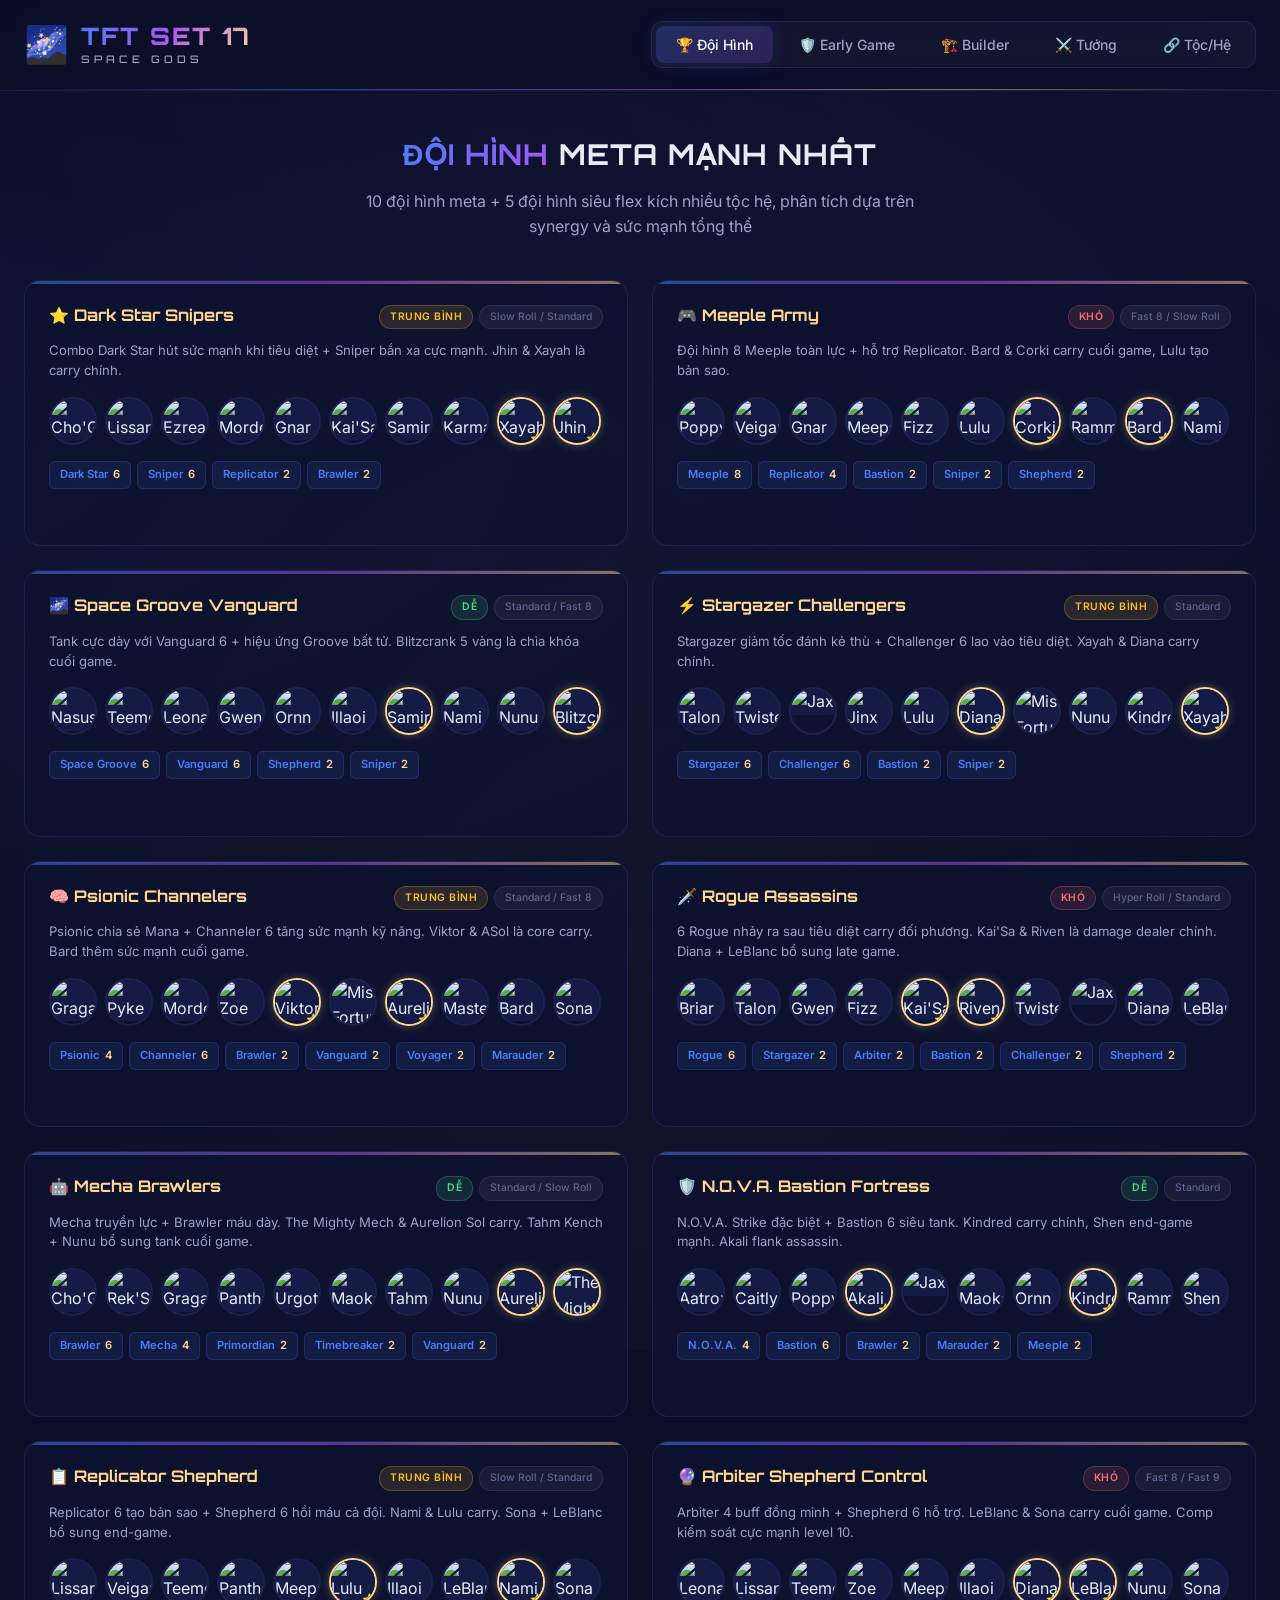
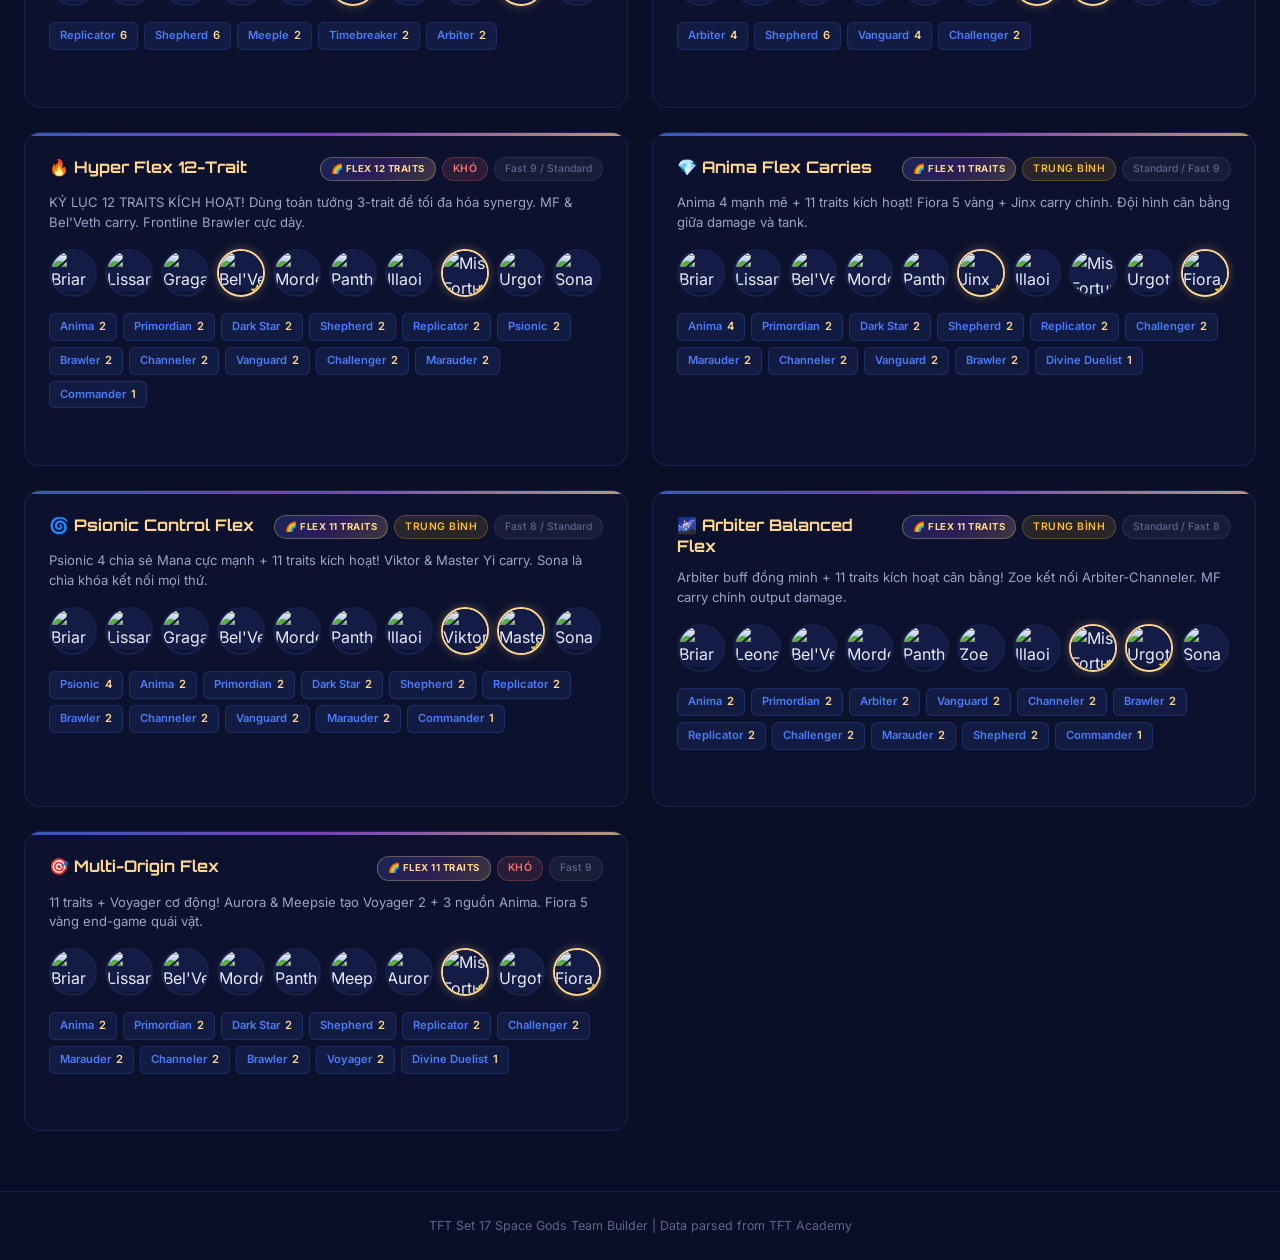
==== commit d81b474b: "update đội hình early game" ====
--- a/app/index.html
+++ b/app/index.html
@@ -27,6 +27,7 @@
         </div>
         <nav class="nav">
           <button class="nav-btn active" data-tab="comps" id="navComps">🏆 Đội Hình</button>
+          <button class="nav-btn" data-tab="early" id="navEarly">🛡️ Early Game</button>
           <button class="nav-btn" data-tab="builder" id="navBuilder">🏗️ Builder</button>
           <button class="nav-btn" data-tab="champions" id="navChampions">⚔️ Tướng</button>
           <button class="nav-btn" data-tab="traits" id="navTraits">🔗 Tộc/Hệ</button>
@@ -48,6 +49,23 @@
           <p class="section-desc">10 đội hình meta + 5 đội hình siêu flex kích nhiều tộc hệ, phân tích dựa trên synergy và sức mạnh tổng thể</p>
         </div>
         <div class="comps-grid" id="compsGrid"></div>
+      </section>
+
+      <!-- Tab: Early Game Comps -->
+      <section class="tab-content" id="tabEarly">
+        <div class="section-header">
+          <h2 class="section-title">
+            <span class="title-accent">ĐỘI HÌNH</span> EARLY GAME DEF
+          </h2>
+          <p class="section-desc">Các đội hình phòng thủ tốt nhất giai đoạn đầu trận (Level 4-6), sử dụng tướng 1-2 vàng (tối đa 1 tướng 3 vàng). Giúp giữ máu và win-streak sớm!</p>
+        </div>
+        <div class="early-level-filter" id="earlyLevelFilter">
+          <button class="early-level-btn active" data-level="all">Tất cả Level</button>
+          <button class="early-level-btn level-4" data-level="4">⭐ Level 4</button>
+          <button class="early-level-btn level-5" data-level="5">⭐⭐ Level 5</button>
+          <button class="early-level-btn level-6" data-level="6">⭐⭐⭐ Level 6</button>
+        </div>
+        <div class="early-comps-grid" id="earlyCompsGrid"></div>
       </section>
 
       <!-- Tab: Builder -->
--- a/app/style.css
+++ b/app/style.css
@@ -831,6 +831,358 @@
 
 .comp-card:hover .comp-click-hint {
   opacity: 1;
+}
+
+/* ========================================
+   EARLY GAME COMPS
+   ======================================== */
+
+/* Level filter */
+.early-level-filter {
+  display: flex;
+  justify-content: center;
+  gap: 8px;
+  margin-bottom: 32px;
+  flex-wrap: wrap;
+}
+
+.early-level-btn {
+  font-family: 'Inter', sans-serif;
+  font-size: 0.8rem;
+  font-weight: 500;
+  padding: 8px 18px;
+  border: 1px solid var(--border-subtle);
+  border-radius: 20px;
+  background: var(--bg-glass);
+  color: var(--text-secondary);
+  cursor: pointer;
+  transition: all var(--transition-normal);
+}
+
+.early-level-btn:hover {
+  border-color: var(--border-active);
+  color: var(--text-primary);
+  background: rgba(76, 124, 247, 0.1);
+}
+
+.early-level-btn.active {
+  border-color: var(--accent-blue);
+  color: var(--text-white);
+  background: linear-gradient(135deg, rgba(76, 124, 247, 0.2), rgba(168, 85, 247, 0.15));
+  box-shadow: 0 0 12px rgba(76, 124, 247, 0.15);
+}
+
+.early-level-btn.level-4.active {
+  border-color: #4ade80;
+  background: rgba(74, 222, 128, 0.15);
+  box-shadow: 0 0 12px rgba(74, 222, 128, 0.2);
+}
+
+.early-level-btn.level-5.active {
+  border-color: #60a5fa;
+  background: rgba(96, 165, 250, 0.15);
+  box-shadow: 0 0 12px rgba(96, 165, 250, 0.2);
+}
+
+.early-level-btn.level-6.active {
+  border-color: #c084fc;
+  background: rgba(192, 132, 252, 0.15);
+  box-shadow: 0 0 12px rgba(192, 132, 252, 0.2);
+}
+
+/* Level headers */
+.early-level-header {
+  display: flex;
+  align-items: center;
+  gap: 16px;
+  margin-bottom: 20px;
+  margin-top: 8px;
+}
+
+.early-level-header:not(:first-child) {
+  margin-top: 36px;
+}
+
+.early-level-badge {
+  display: flex;
+  flex-direction: column;
+  align-items: center;
+  padding: 10px 20px;
+  border-radius: 12px;
+  flex-shrink: 0;
+  min-width: 90px;
+}
+
+.early-level-badge.level-4 {
+  background: linear-gradient(135deg, rgba(74, 222, 128, 0.2), rgba(34, 197, 94, 0.1));
+  border: 1px solid rgba(74, 222, 128, 0.35);
+  box-shadow: 0 0 20px rgba(74, 222, 128, 0.1);
+}
+
+.early-level-badge.level-5 {
+  background: linear-gradient(135deg, rgba(96, 165, 250, 0.2), rgba(59, 130, 246, 0.1));
+  border: 1px solid rgba(96, 165, 250, 0.35);
+  box-shadow: 0 0 20px rgba(96, 165, 250, 0.1);
+}
+
+.early-level-badge.level-6 {
+  background: linear-gradient(135deg, rgba(192, 132, 252, 0.2), rgba(168, 85, 247, 0.1));
+  border: 1px solid rgba(192, 132, 252, 0.35);
+  box-shadow: 0 0 20px rgba(192, 132, 252, 0.1);
+}
+
+.early-level-number {
+  font-family: 'Orbitron', sans-serif;
+  font-size: 1.1rem;
+  font-weight: 800;
+  line-height: 1.2;
+}
+
+.early-level-badge.level-4 .early-level-number { color: #4ade80; }
+.early-level-badge.level-5 .early-level-number { color: #60a5fa; }
+.early-level-badge.level-6 .early-level-number { color: #c084fc; }
+
+.early-level-slots {
+  font-size: 0.65rem;
+  color: var(--text-secondary);
+  font-weight: 500;
+  letter-spacing: 0.5px;
+}
+
+.early-level-line {
+  flex: 1;
+  height: 1px;
+  background: linear-gradient(90deg, var(--border-subtle), transparent);
+}
+
+/* Cards row */
+.early-cards-row {
+  display: grid;
+  grid-template-columns: repeat(auto-fill, minmax(360px, 1fr));
+  gap: 20px;
+  margin-bottom: 12px;
+}
+
+/* Early comp card */
+.early-comp-card {
+  background: var(--bg-card);
+  border: 1px solid var(--border-subtle);
+  border-radius: var(--radius-lg);
+  padding: 22px;
+  cursor: pointer;
+  transition: all var(--transition-normal);
+  position: relative;
+  overflow: hidden;
+}
+
+.early-comp-card::before {
+  content: '';
+  position: absolute;
+  top: 0;
+  left: 0;
+  right: 0;
+  height: 3px;
+  opacity: 0.7;
+  transition: opacity var(--transition-normal);
+}
+
+.early-comp-card[data-level="4"]::before {
+  background: linear-gradient(90deg, #4ade80, #22c55e, #4ade80);
+}
+
+.early-comp-card[data-level="5"]::before {
+  background: linear-gradient(90deg, #60a5fa, #3b82f6, #60a5fa);
+}
+
+.early-comp-card[data-level="6"]::before {
+  background: linear-gradient(90deg, #c084fc, #a855f7, #c084fc);
+}
+
+.early-comp-card:hover {
+  transform: translateY(-4px);
+  border-color: var(--border-active);
+  box-shadow: 0 12px 40px rgba(0, 0, 0, 0.35), 0 0 25px var(--accent-glow);
+}
+
+.early-comp-card:hover::before {
+  opacity: 1;
+}
+
+.early-comp-card:hover .comp-click-hint {
+  opacity: 1;
+}
+
+.early-card-header {
+  display: flex;
+  align-items: center;
+  justify-content: space-between;
+  margin-bottom: 10px;
+  gap: 12px;
+}
+
+.early-comp-name {
+  font-family: 'Orbitron', sans-serif;
+  font-size: 0.95rem;
+  font-weight: 700;
+  color: var(--text-gold);
+  line-height: 1.3;
+}
+
+.early-comp-desc {
+  font-size: 0.8rem;
+  color: var(--text-secondary);
+  margin-bottom: 14px;
+  line-height: 1.5;
+}
+
+/* Early comp champions */
+.early-comp-champs {
+  display: flex;
+  gap: 10px;
+  margin-bottom: 14px;
+  flex-wrap: wrap;
+}
+
+.early-champ {
+  position: relative;
+  width: 54px;
+  height: 54px;
+  border-radius: 50%;
+  overflow: hidden;
+  border: 2px solid var(--border-subtle);
+  transition: all var(--transition-fast);
+  flex-shrink: 0;
+}
+
+.early-champ.is-carry {
+  border-color: var(--accent-gold);
+  box-shadow: 0 0 12px rgba(255, 215, 144, 0.35);
+}
+
+.early-champ.is-carry::after {
+  content: '⭐';
+  position: absolute;
+  top: -2px;
+  right: -2px;
+  font-size: 14px;
+  line-height: 1;
+  filter: drop-shadow(0 0 3px rgba(0,0,0,0.8));
+}
+
+.early-champ img {
+  width: 100%;
+  height: 100%;
+  object-fit: cover;
+}
+
+.early-champ-cost {
+  position: absolute;
+  bottom: -1px;
+  left: 50%;
+  transform: translateX(-50%);
+  font-size: 0.55rem;
+  font-weight: 700;
+  padding: 1px 7px;
+  border-radius: 6px 6px 0 0;
+  color: var(--bg-primary);
+  letter-spacing: 0.3px;
+  white-space: nowrap;
+}
+
+/* Early comp traits */
+.early-comp-traits {
+  display: flex;
+  flex-wrap: wrap;
+  gap: 5px;
+  margin-bottom: 14px;
+}
+
+.early-trait-tag {
+  font-size: 0.68rem;
+  font-weight: 600;
+  padding: 3px 9px;
+  border-radius: 5px;
+  background: rgba(76, 124, 247, 0.1);
+  color: var(--accent-blue);
+  border: 1px solid rgba(76, 124, 247, 0.2);
+}
+
+.early-trait-count {
+  color: var(--accent-gold);
+  margin-left: 2px;
+}
+
+/* Transition guide */
+.early-transition {
+  background: rgba(255, 255, 255, 0.03);
+  border: 1px solid rgba(255, 255, 255, 0.06);
+  border-radius: var(--radius-sm);
+  padding: 10px 14px;
+  margin-bottom: 6px;
+}
+
+.early-transition-label {
+  font-size: 0.72rem;
+  font-weight: 600;
+  color: var(--accent-gold);
+  display: block;
+  margin-bottom: 4px;
+}
+
+.early-transition-text {
+  font-size: 0.75rem;
+  color: var(--text-secondary);
+  line-height: 1.5;
+}
+
+/* Modal transition section */
+.modal-transition {
+  font-size: 0.88rem;
+  color: var(--text-secondary);
+  line-height: 1.7;
+  padding: 14px 18px;
+  background: linear-gradient(135deg, rgba(255, 215, 144, 0.06), rgba(76, 124, 247, 0.06));
+  border: 1px solid rgba(255, 215, 144, 0.15);
+  border-radius: var(--radius-md);
+}
+
+/* Modal early badge */
+.early-level-badge-modal {
+  font-family: 'Orbitron', sans-serif;
+  font-size: 0.7rem;
+  font-weight: 700;
+  padding: 4px 14px;
+  border-radius: 12px;
+  letter-spacing: 1px;
+}
+
+.early-level-badge-modal.level-4 {
+  background: rgba(74, 222, 128, 0.15);
+  color: #4ade80;
+  border: 1px solid rgba(74, 222, 128, 0.3);
+}
+
+.early-level-badge-modal.level-5 {
+  background: rgba(96, 165, 250, 0.15);
+  color: #60a5fa;
+  border: 1px solid rgba(96, 165, 250, 0.3);
+}
+
+.early-level-badge-modal.level-6 {
+  background: rgba(192, 132, 252, 0.15);
+  color: #c084fc;
+  border: 1px solid rgba(192, 132, 252, 0.3);
+}
+
+/* Stagger animation */
+.stagger-in {
+  opacity: 0;
+  animation: staggerFadeIn 0.4s ease forwards;
+}
+
+@keyframes staggerFadeIn {
+  from { opacity: 0; transform: translateY(16px); }
+  to { opacity: 1; transform: translateY(0); }
 }
 
 /* ========================================
